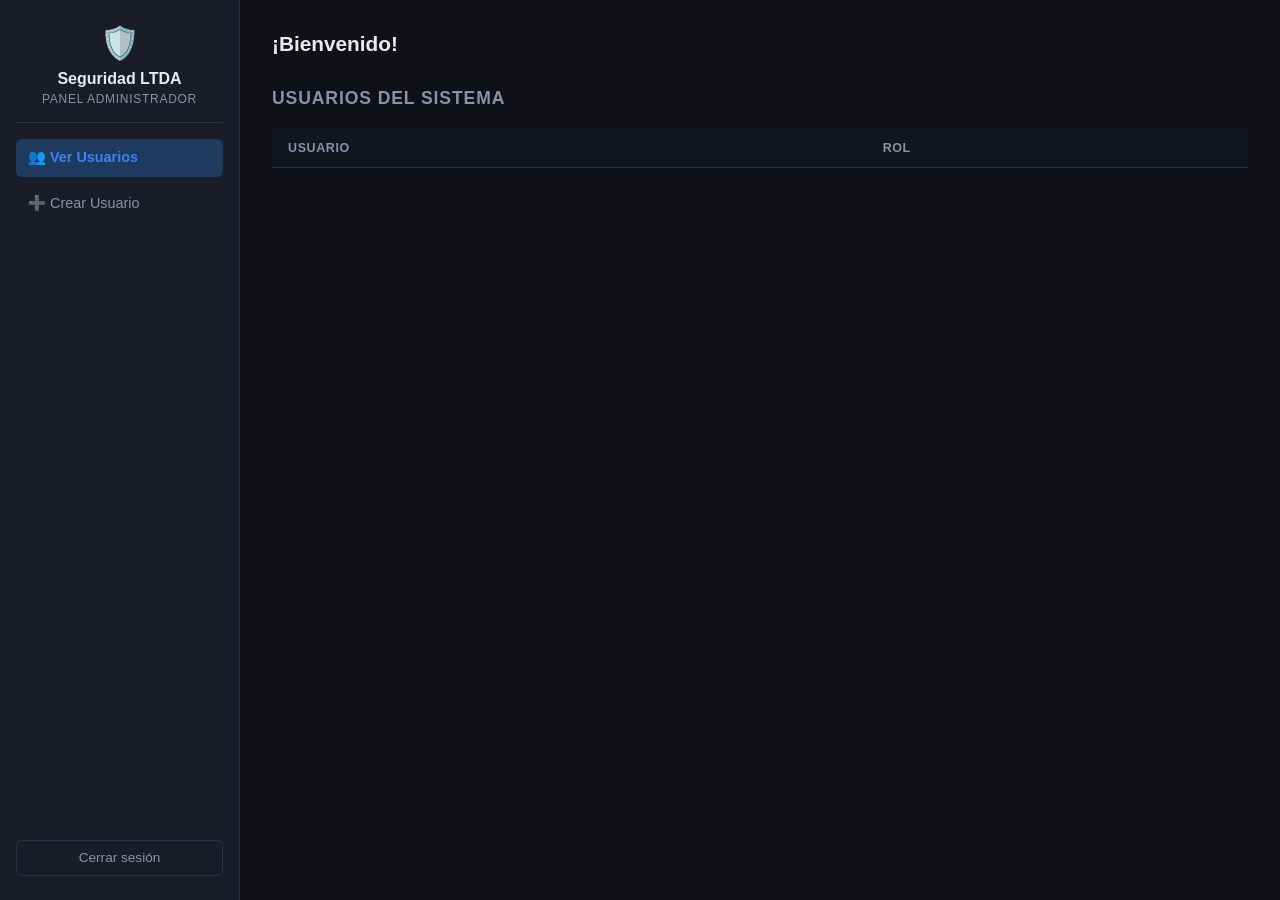
==== modulos/seguridad y administracion/ERPS 17/index.html @ 1be346a4 "feat(ERPS-17): agrega estructura base del panel de administracion" ====
<!DOCTYPE html>
<html lang="es">
<head>
  <meta charset="UTF-8" />
  <meta name="viewport" content="width=device-width, initial-scale=1.0" />
  <title>Gestión de Roles — Seguridad LTDA</title>
  <link rel="stylesheet" href="style.css" />
</head>
<body>

  <div class="dashboard-wrapper">

    <!-- Sidebar -->
    <aside class="sidebar">
      <div class="sidebar-header">
        <div class="logo-icon">🛡️</div>
        <h2>Seguridad LTDA</h2>
        <p id="roleLabel">Panel Administrador</p>
      </div>
      <nav class="sidebar-nav">
        <button class="nav-item active" onclick="showSection('usuarios')">👥 Ver Usuarios</button>
        <button class="nav-item" onclick="showSection('crear')">➕ Crear Usuario</button>
      </nav>
      <button class="btn-logout" id="logoutBtn">Cerrar sesión</button>
    </aside>

    <!-- Contenido principal -->
    <main class="main-content">

      <!-- Bienvenida -->
      <div class="welcome-bar">
        <span id="welcomeTitle">¡Bienvenido!</span>
      </div>

      <!-- Sección: Ver usuarios -->
      <section id="section-usuarios" class="section active">
        <h2>Usuarios del sistema</h2>
        <table class="users-table">
          <thead>
            <tr>
              <th>Usuario</th>
              <th>Rol</th>
            </tr>
          </thead>
          <tbody id="usersTableBody">
            <!-- se llena dinámicamente -->
          </tbody>
        </table>
      </section>

      <!-- Sección: Crear usuario -->
      <section id="section-crear" class="section">
        <h2>Crear nuevo usuario</h2>
        <div class="create-form">

          <div class="form-group">
            <label for="newUsername">Usuario corporativo</label>
            <input type="text" id="newUsername" placeholder="nombre@seguridad.cl" />
          </div>

          <div class="form-group">
            <label for="newPassword">Contraseña</label>
            <input type="password" id="newPassword" placeholder="Ingresa una contraseña" />
          </div>

          <div class="form-group">
            <label for="newRole">Rol</label>
            <select id="newRole">
              <option value="empleado">Empleado</option>
              <option value="admin">Administrador</option>
              <option value="rrhh">RRHH</option>
              <option value="bodeguero">Bodeguero</option>
            </select>
          </div>

          <div class="alert alert-error" id="createError" hidden>
            Completa todos los campos.
          </div>

          <div class="alert alert-success" id="createSuccess" hidden>
            Usuario creado correctamente.
          </div>

          <button class="btn-login" onclick="createUser()">Crear usuario</button>
        </div>
      </section>

    </main>
  </div>

  <script src="admin.js"></script>
</body>
</html>
---- modulos/seguridad y administracion/ERPS 17/style.css ----
/* ============================================================
   Seguridad y Administración — Seguridad LTDA
   Autor: Gabriel del Pino Carrasco
   Historia de Usuario: ERPS-17
   Descripción: Estilos del panel de administración
   ============================================================ */

:root {
  --color-bg: #0f1117;
  --color-sidebar: #1a1d27;
  --color-card: #1a1d27;
  --color-border: #2e3248;
  --color-accent: #3b82f6;
  --color-accent-hover: #2563eb;
  --color-text-primary: #e8eaf0;
  --color-text-secondary: #8b91a8;
  --color-error: #ef4444;
  --color-error-bg: #2d1515;
  --color-success: #22c55e;
  --color-success-bg: #0f2d1a;
  --color-input-bg: #12151e;
  --font-main: 'Segoe UI', 'Helvetica Neue', sans-serif;
  --transition: 0.2s ease;
}

*, *::before, *::after {
  box-sizing: border-box;
  margin: 0;
  padding: 0;
}

body {
  font-family: var(--font-main);
  background-color: var(--color-bg);
  color: var(--color-text-primary);
  min-height: 100vh;
  display: flex;
}

/* Layout principal */
.dashboard-wrapper {
  display: flex;
  width: 100%;
  min-height: 100vh;
}

/* Sidebar */
.sidebar {
  width: 240px;
  background-color: var(--color-sidebar);
  border-right: 1px solid var(--color-border);
  display: flex;
  flex-direction: column;
  padding: 1.5rem 1rem;
  gap: 1rem;
}

.sidebar-header {
  text-align: center;
  padding-bottom: 1rem;
  border-bottom: 1px solid var(--color-border);
}

.logo-icon {
  font-size: 2rem;
  margin-bottom: 0.5rem;
}

.sidebar-header h2 {
  font-size: 1rem;
  font-weight: 700;
}

.sidebar-header p {
  font-size: 0.75rem;
  color: var(--color-text-secondary);
  margin-top: 0.25rem;
  text-transform: uppercase;
  letter-spacing: 0.06em;
}

.sidebar-nav {
  display: flex;
  flex-direction: column;
  gap: 0.5rem;
  flex: 1;
}

.nav-item {
  background: none;
  border: none;
  color: var(--color-text-secondary);
  text-align: left;
  padding: 0.65rem 0.75rem;
  border-radius: 6px;
  cursor: pointer;
  font-size: 0.9rem;
  transition: background-color var(--transition), color var(--transition);
}

.nav-item:hover {
  background-color: #22263a;
  color: var(--color-text-primary);
}

.nav-item.active {
  background-color: #1e3a5f;
  color: var(--color-accent);
  font-weight: 600;
}

.btn-logout {
  background: none;
  border: 1px solid var(--color-border);
  color: var(--color-text-secondary);
  padding: 0.6rem;
  border-radius: 6px;
  cursor: pointer;
  font-size: 0.85rem;
  transition: all var(--transition);
}

.btn-logout:hover {
  border-color: var(--color-error);
  color: var(--color-error);
}

/* Contenido principal */
.main-content {
  flex: 1;
  padding: 2rem;
  overflow-y: auto;
}

.welcome-bar {
  font-size: 1.3rem;
  font-weight: 700;
  margin-bottom: 2rem;
  color: var(--color-text-primary);
}

/* Secciones */
.section {
  display: none;
}

.section.active {
  display: block;
}

.section h2 {
  font-size: 1.1rem;
  font-weight: 600;
  margin-bottom: 1.25rem;
  color: var(--color-text-secondary);
  text-transform: uppercase;
  letter-spacing: 0.05em;
}

/* Tabla de usuarios */
.users-table {
  width: 100%;
  border-collapse: collapse;
  font-size: 0.9rem;
}

.users-table th {
  text-align: left;
  padding: 0.75rem 1rem;
  background-color: #12151e;
  color: var(--color-text-secondary);
  font-size: 0.78rem;
  text-transform: uppercase;
  letter-spacing: 0.05em;
  border-bottom: 1px solid var(--color-border);
}

.users-table td {
  padding: 0.75rem 1rem;
  border-bottom: 1px solid var(--color-border);
  color: var(--color-text-primary);
}

.users-table tr:hover td {
  background-color: #12151e;
}

/* Badges de rol */
.role-badge {
  padding: 0.25rem 0.65rem;
  border-radius: 999px;
  font-size: 0.75rem;
  font-weight: 600;
  text-transform: uppercase;
}

.role-admin    { background-color: #1e3a5f; color: #60a5fa; }
.role-empleado { background-color: #1a2e1a; color: #4ade80; }
.role-rrhh     { background-color: #2d1f3d; color: #c084fc; }
.role-bodeguero{ background-color: #2d2010; color: #fb923c; }

/* Formulario crear usuario */
.create-form {
  max-width: 420px;
}

.form-group {
  margin-bottom: 1.25rem;
}

.form-group label {
  display: block;
  font-size: 0.82rem;
  font-weight: 600;
  color: var(--color-text-secondary);
  margin-bottom: 0.45rem;
  letter-spacing: 0.04em;
  text-transform: uppercase;
}

.form-group input,
.form-group select {
  width: 100%;
  background-color: var(--color-input-bg);
  border: 1px solid var(--color-border);
  border-radius: 6px;
  padding: 0.7rem 0.9rem;
  font-size: 0.95rem;
  color: var(--color-text-primary);
  outline: none;
  transition: border-color var(--transition);
}

.form-group input:focus,
.form-group select:focus {
  border-color: var(--color-accent);
}

.form-group select option {
  background-color: var(--color-input-bg);
}

.alert {
  border-radius: 6px;
  padding: 0.75rem 1rem;
  font-size: 0.88rem;
  margin-bottom: 1.25rem;
}

.alert-error {
  background-color: var(--color-error-bg);
  border: 1px solid var(--color-error);
  color: #fca5a5;
}

.alert-success {
  background-color: var(--color-success-bg);
  border: 1px solid var(--color-success);
  color: #86efac;
}

.btn-login {
  background-color: var(--color-accent);
  color: #fff;
  border: none;
  border-radius: 6px;
  padding: 0.8rem 1.5rem;
  font-size: 0.95rem;
  font-weight: 600;
  cursor: pointer;
  transition: background-color var(--transition);
}

.btn-login:hover {
  background-color: var(--color-accent-hover);
}

/* Responsive */
@media (max-width: 600px) {
  .dashboard-wrapper {
    flex-direction: column;
  }

  .sidebar {
    width: 100%;
    border-right: none;
    border-bottom: 1px solid var(--color-border);
  }
}
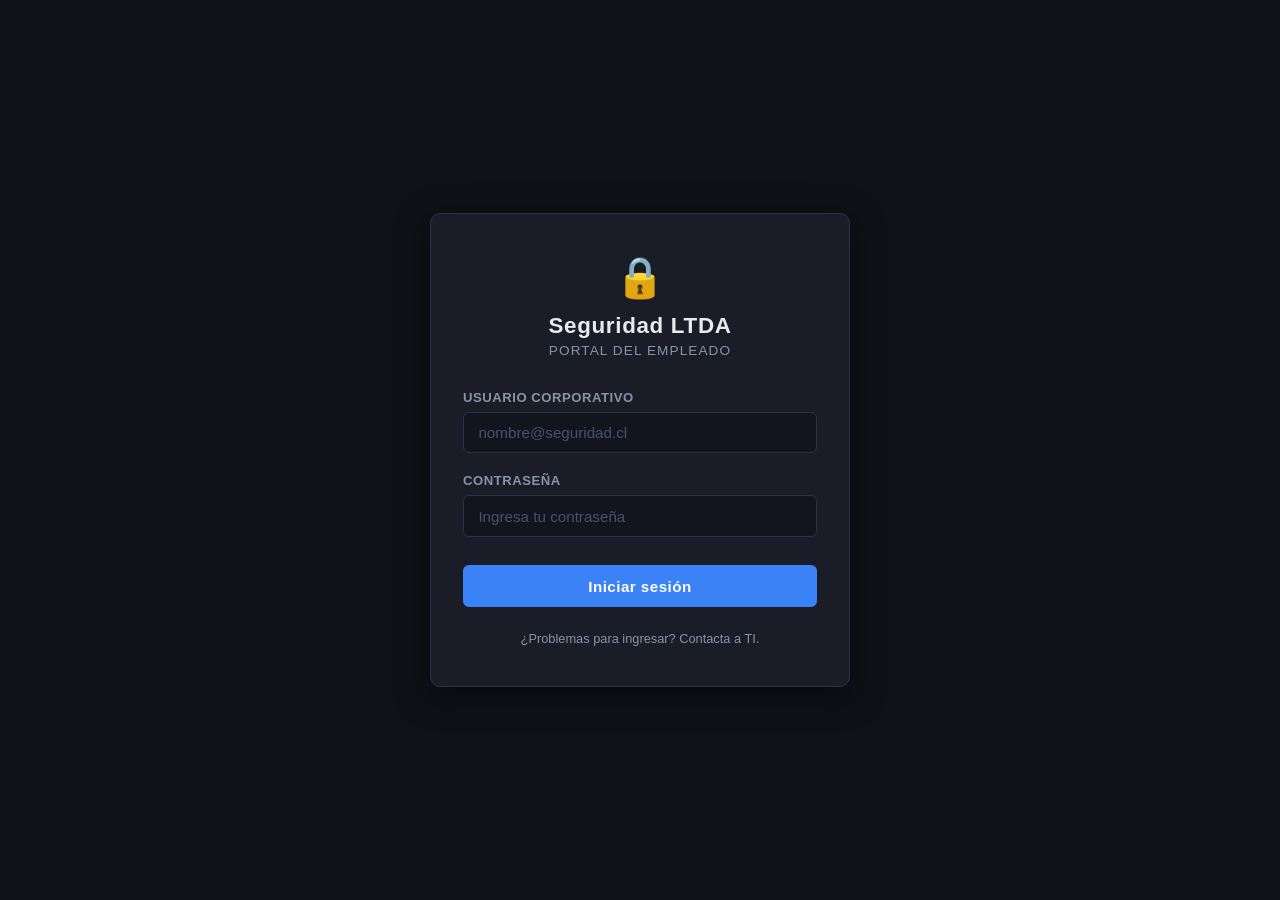
==== commit d33b4516: "pagina inicial separa en html y css aparte, y acceso a distintos modulos" ====
--- a/modulos/seguridad y administracion/ERPS 17/index.html
+++ b/modulos/seguridad y administracion/ERPS 17/index.html
@@ -7,6 +7,15 @@
   <link rel="stylesheet" href="style.css" />
 </head>
 <body>
+  <!-- Barra de retorno al inicio -->
+  <nav style="background:#1a1d27;border-bottom:1px solid #2e3248;padding:0.6rem 1.5rem;display:flex;align-items:center;gap:1rem;">
+    <a href="../../index.html" style="color:#8b91a8;text-decoration:none;font-size:0.85rem;display:flex;align-items:center;gap:0.4rem;" onmouseover="this.style.color='#e8eaf0'" onmouseout="this.style.color='#8b91a8'">
+      ← Inicio
+    </a>
+    <span style="color:#2e3248">|</span>
+    <span style="color:#e8eaf0;font-size:0.85rem;font-weight:500;">🔒 Seguridad LTDA</span>
+  </nav>
+
 
   <div class="dashboard-wrapper">
 
